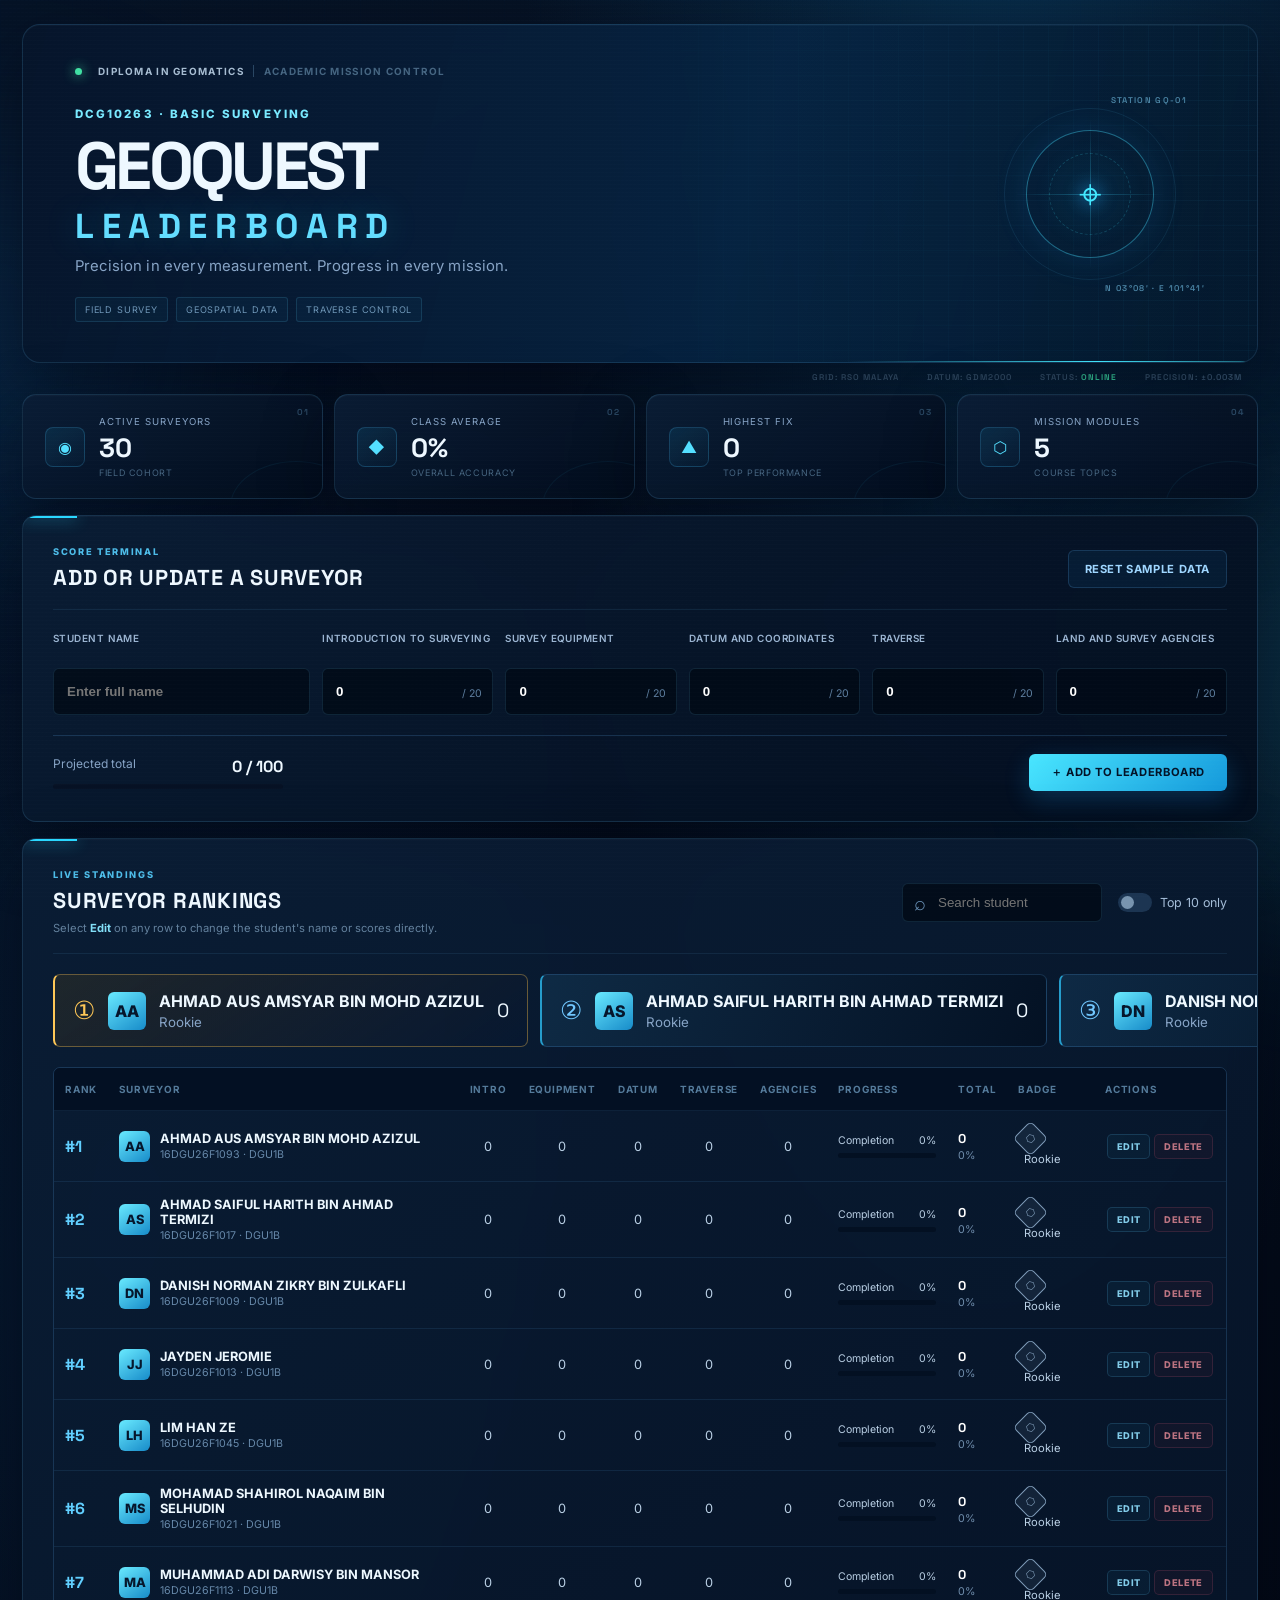
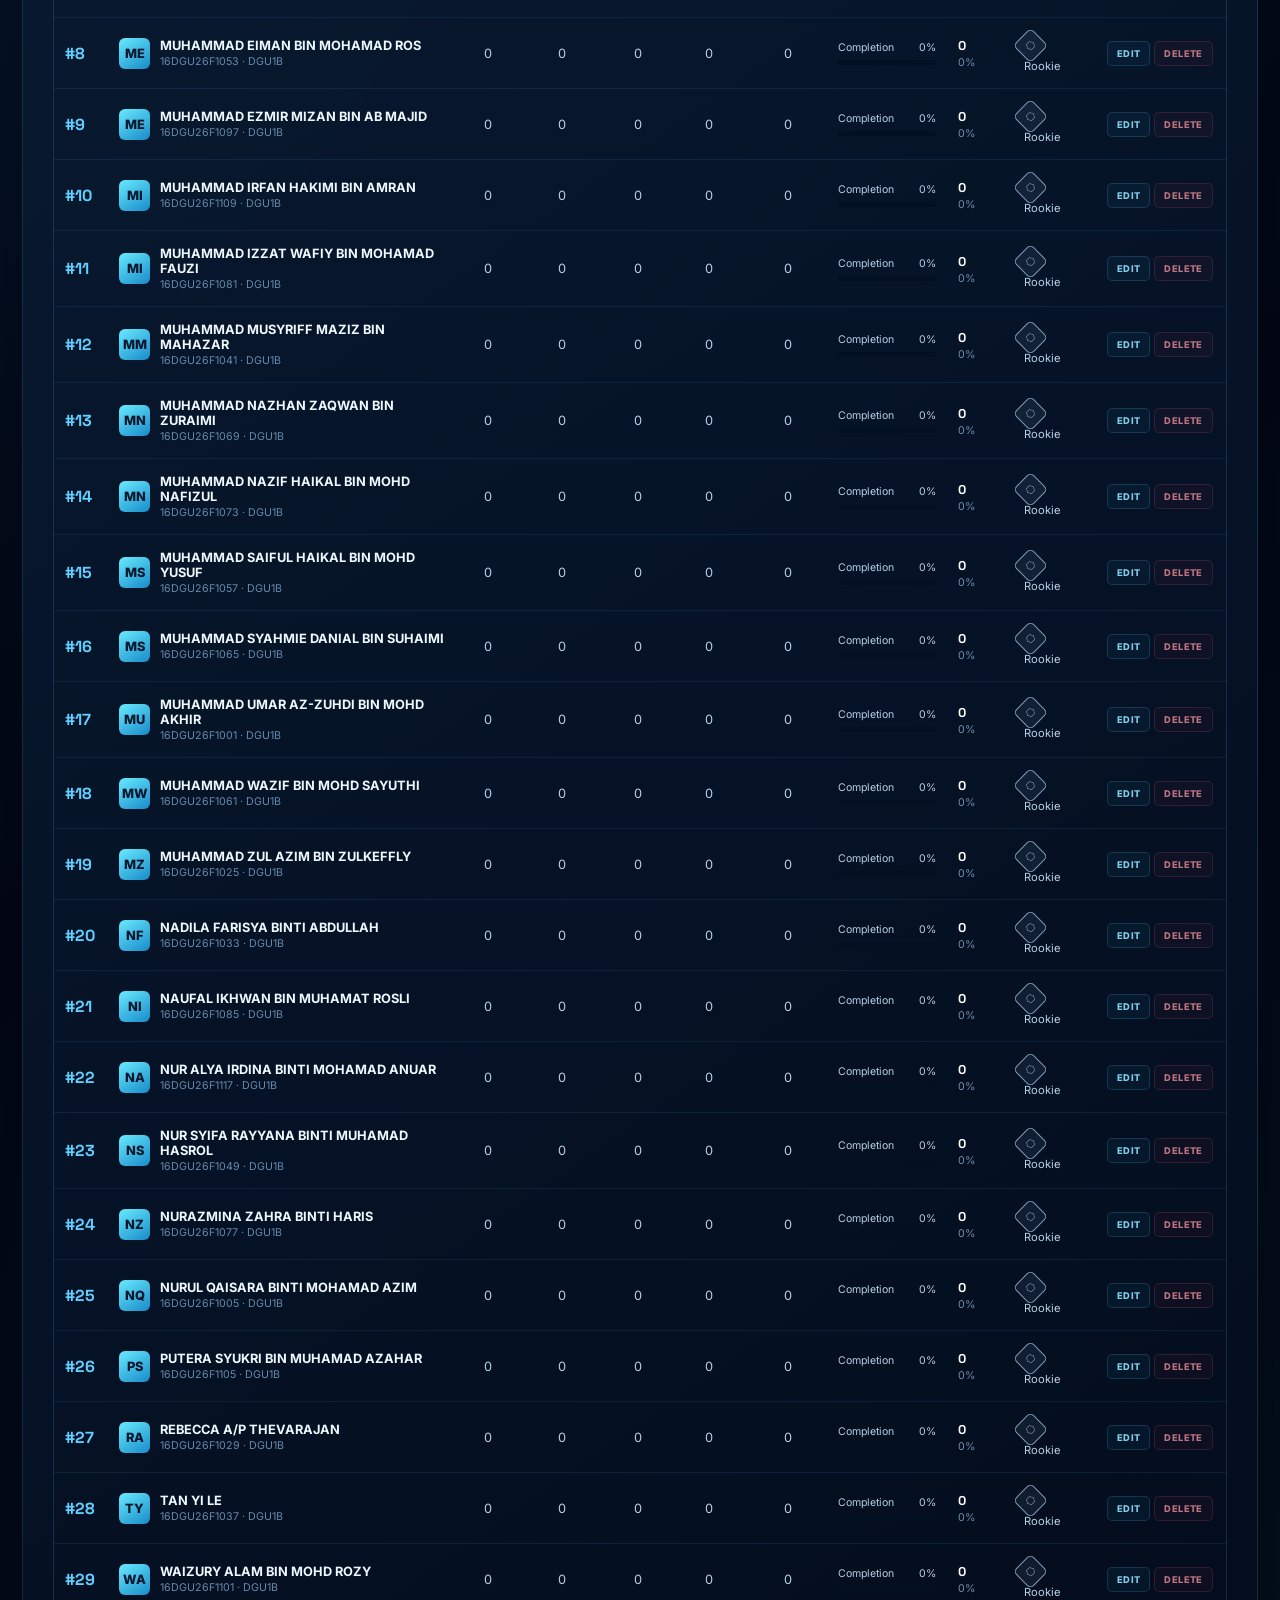
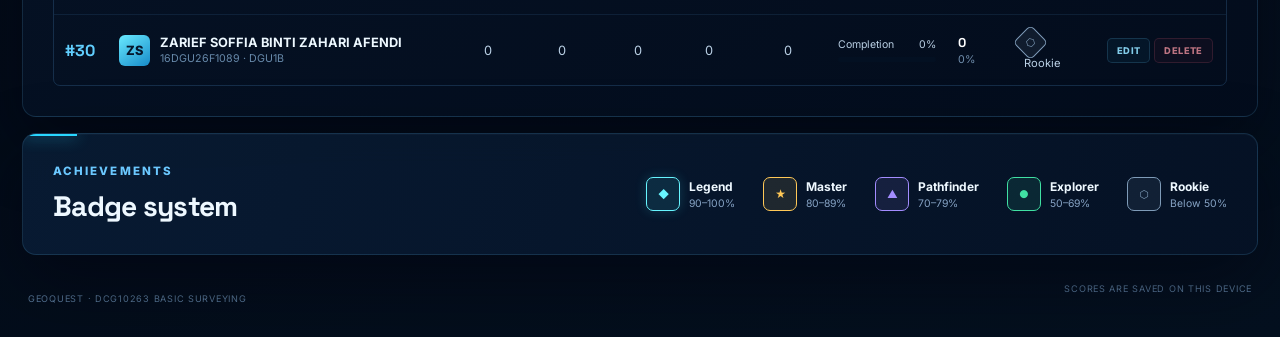
==== index.html @ 7f018ad0 "Initial GeoQuest Leaderboard release" ====
<!DOCTYPE html>
<html lang="en">
<head>
  <meta charset="UTF-8">
  <meta name="viewport" content="width=device-width, initial-scale=1.0">
  <meta name="theme-color" content="#07152f">
  <title>GeoQuest Leaderboard | DCG10263 Basic Surveying</title>
  <meta name="description" content="A gamified leaderboard for DCG10263 Basic Surveying.">
  <link rel="stylesheet" href="style.css">
</head>
<body>
  <div class="ambient ambient-one"></div>
  <div class="ambient ambient-two"></div>

  <main class="app-shell">
    <header class="hero panel">
      <div class="hero-content">
        <div class="course-flag"><span class="signal"></span><span>Diploma in Geomatics</span><i>Academic Mission Control</i></div>
        <p class="eyebrow">DCG10263 · BASIC SURVEYING</p>
        <h1>GeoQuest <span>Leaderboard</span></h1>
        <p class="hero-copy">Precision in every measurement. Progress in every mission.</p>
        <div class="hero-tags" aria-label="Course topics"><span>Field Survey</span><span>Geospatial Data</span><span>Traverse Control</span></div>
      </div>
      <div class="hero-mark" aria-hidden="true">
        <div class="instrument-label">STATION GQ-01</div>
        <div class="orbit"><div class="crosshair"></div><div class="pin">⌖</div></div>
        <div class="coordinates">N 03°08′ · E 101°41′</div>
      </div>
    </header>

    <div class="telemetry" aria-hidden="true"><span>GRID: RSO MALAYA</span><span>DATUM: GDM2000</span><span>STATUS: <b>ONLINE</b></span><span>PRECISION: ±0.003M</span></div>

    <section class="stats-grid" aria-label="Class summary">
      <article class="stat-card panel"><span class="stat-index">01</span><span class="stat-icon">◉</span><div><p>Active Surveyors</p><strong id="studentCount">0</strong><small>field cohort</small></div></article>
      <article class="stat-card panel"><span class="stat-index">02</span><span class="stat-icon">◆</span><div><p>Class Average</p><strong id="classAverage">0%</strong><small>overall accuracy</small></div></article>
      <article class="stat-card panel"><span class="stat-index">03</span><span class="stat-icon">▲</span><div><p>Highest Fix</p><strong id="topScore">0</strong><small>top performance</small></div></article>
      <article class="stat-card panel"><span class="stat-index">04</span><span class="stat-icon">⬡</span><div><p>Mission Modules</p><strong>5</strong><small>course topics</small></div></article>
    </section>

    <section class="panel score-entry">
      <div class="section-heading">
        <div><p class="eyebrow">SCORE TERMINAL</p><h2>Add or update a surveyor</h2></div>
        <button class="ghost-btn" id="resetData" type="button">Reset sample data</button>
      </div>
      <form id="scoreForm">
        <div class="form-grid">
          <label class="field student-field"><span>Student name</span><input id="studentName" type="text" placeholder="Enter full name" required maxlength="40" autocomplete="off"></label>
          <label class="field"><span>Introduction to Surveying</span><input class="score-input" id="topic1" type="number" min="0" max="20" value="0" required><small>/ 20</small></label>
          <label class="field"><span>Survey Equipment</span><input class="score-input" id="topic2" type="number" min="0" max="20" value="0" required><small>/ 20</small></label>
          <label class="field"><span>Datum and Coordinates</span><input class="score-input" id="topic3" type="number" min="0" max="20" value="0" required><small>/ 20</small></label>
          <label class="field"><span>Traverse</span><input class="score-input" id="topic4" type="number" min="0" max="20" value="0" required><small>/ 20</small></label>
          <label class="field"><span>Land and Survey Agencies</span><input class="score-input" id="topic5" type="number" min="0" max="20" value="0" required><small>/ 20</small></label>
        </div>
        <div class="form-footer">
          <div class="live-total"><span>Projected total</span><strong><span id="previewTotal">0</span> / 100</strong><div class="mini-track"><i id="previewBar"></i></div></div>
          <button class="primary-btn" id="submitButton" type="submit">＋ Add to leaderboard</button>
        </div>
      </form>
    </section>

    <section class="leaderboard-section panel">
      <div class="section-heading board-tools">
        <div><p class="eyebrow">LIVE STANDINGS</p><h2>Surveyor rankings</h2><p class="section-note">Select <strong>Edit</strong> on any row to change the student's name or scores directly.</p></div>
        <div class="controls">
          <label class="search"><span aria-hidden="true">⌕</span><input id="searchInput" type="search" placeholder="Search student" aria-label="Search student"></label>
          <label class="switch"><input id="topTenToggle" type="checkbox"><span></span> Top 10 only</label>
        </div>
      </div>

      <div id="podium" class="podium" aria-label="Top three students"></div>

      <div class="table-wrap">
        <table>
          <thead><tr><th>Rank</th><th>Surveyor</th><th title="Introduction to Surveying">Intro</th><th title="Survey Equipment">Equipment</th><th title="Datum and Coordinates">Datum</th><th title="Traverse">Traverse</th><th title="Land and Survey Agencies">Agencies</th><th>Progress</th><th>Total</th><th>Badge</th><th>Actions</th></tr></thead>
          <tbody id="leaderboardBody"></tbody>
        </table>
        <p id="emptyState" class="empty-state" hidden>No surveyors match your search.</p>
      </div>
    </section>

    <section class="badge-guide panel">
      <div><p class="eyebrow">ACHIEVEMENTS</p><h2>Badge system</h2></div>
      <div class="badge-list">
        <div><span class="badge badge-legend">◆</span><p><strong>Legend</strong><small>90–100%</small></p></div>
        <div><span class="badge badge-master">★</span><p><strong>Master</strong><small>80–89%</small></p></div>
        <div><span class="badge badge-pathfinder">▲</span><p><strong>Pathfinder</strong><small>70–79%</small></p></div>
        <div><span class="badge badge-explorer">●</span><p><strong>Explorer</strong><small>50–69%</small></p></div>
        <div><span class="badge badge-rookie">⬡</span><p><strong>Rookie</strong><small>Below 50%</small></p></div>
      </div>
    </section>

    <footer><p>GeoQuest · DCG10263 Basic Surveying</p><span>Scores are saved on this device</span></footer>
  </main>

  <div id="toast" class="toast" role="status" aria-live="polite"></div>
  <script src="script.js"></script>
</body>
</html>
---- style.css ----
@import url('https://fonts.googleapis.com/css2?family=Inter:wght@400;500;600;700;800&family=Space+Grotesk:wght@600;700&display=swap');

:root{--bg:#041025;--panel:rgba(9,29,61,.78);--line:rgba(100,181,255,.18);--text:#eef8ff;--muted:#87a4c6;--blue:#21a6ff;--cyan:#43e8ff;--navy:#071a38;--green:#40e0a3;--gold:#ffc857;--danger:#ff6884;--shadow:0 18px 50px rgba(0,4,18,.36)}
*{box-sizing:border-box}
html{scroll-behavior:smooth}
body{margin:0;min-height:100vh;color:var(--text);font-family:Inter,system-ui,sans-serif;background:radial-gradient(circle at 50% -10%,#123d75 0,#07162f 36%,#030b1b 100%);overflow-x:hidden}
body:before{content:"";position:fixed;inset:0;pointer-events:none;opacity:.25;background-image:linear-gradient(rgba(65,162,255,.04) 1px,transparent 1px),linear-gradient(90deg,rgba(65,162,255,.04) 1px,transparent 1px);background-size:36px 36px;mask-image:linear-gradient(to bottom,black,transparent 80%)}
.ambient{position:fixed;width:400px;height:400px;border-radius:50%;filter:blur(100px);opacity:.12;pointer-events:none}.ambient-one{background:#1c9cff;top:15%;left:-220px}.ambient-two{background:#38e2ff;right:-250px;top:55%}
.app-shell{width:min(1400px,calc(100% - 32px));margin:auto;padding:32px 0 24px;position:relative}
.panel{background:linear-gradient(145deg,rgba(12,38,77,.92),rgba(5,20,45,.88));border:1px solid var(--line);box-shadow:var(--shadow);backdrop-filter:blur(16px);border-radius:20px}
.hero{padding:35px 42px;display:flex;align-items:center;justify-content:space-between;overflow:hidden;position:relative}.hero:after{content:"";position:absolute;width:500px;height:1px;background:linear-gradient(90deg,transparent,var(--cyan),transparent);right:-90px;bottom:0}
.eyebrow{font-size:.72rem;font-weight:800;letter-spacing:.18em;color:#6bc8ff;margin:0 0 10px;text-transform:uppercase}.signal{display:inline-block;width:7px;height:7px;border-radius:50%;background:var(--green);box-shadow:0 0 12px var(--green);margin-right:7px}
h1,h2{font-family:"Space Grotesk",Inter,sans-serif;margin:0}h1{font-size:clamp(2.1rem,5vw,4rem);line-height:1;letter-spacing:-.045em}h1 span{color:var(--cyan);text-shadow:0 0 30px rgba(67,232,255,.3)}h2{font-size:clamp(1.3rem,2.2vw,1.8rem);letter-spacing:-.025em}.hero-copy{color:var(--muted);margin:14px 0 0;font-size:1rem}
.hero-mark{width:140px;height:110px;display:grid;place-items:center}.orbit{width:88px;height:88px;border:1px solid rgba(67,232,255,.35);border-radius:50%;display:grid;place-items:center;position:relative;box-shadow:0 0 35px rgba(33,166,255,.12)}.orbit:before,.orbit:after{content:"";position:absolute;border-radius:50%;border:1px dashed rgba(67,232,255,.18)}.orbit:before{inset:-16px}.orbit:after{inset:13px}.pin{font-size:2.3rem;color:var(--cyan);filter:drop-shadow(0 0 9px var(--blue))}
.stats-grid{display:grid;grid-template-columns:repeat(4,1fr);gap:14px;margin:16px 0}.stat-card{display:flex;align-items:center;gap:14px;padding:20px 22px}.stat-card p{margin:0 0 4px;color:var(--muted);font-size:.8rem}.stat-card strong{font-family:"Space Grotesk";font-size:1.55rem}.stat-icon{width:40px;height:40px;display:grid;place-items:center;border-radius:12px;background:rgba(33,166,255,.12);border:1px solid rgba(74,193,255,.2);color:var(--cyan)}
.score-entry,.leaderboard-section,.badge-guide{padding:26px;margin-top:16px}.section-heading{display:flex;justify-content:space-between;align-items:center;gap:20px;margin-bottom:22px}.form-grid{display:grid;grid-template-columns:1.5fr repeat(5,1fr);gap:12px}.field{position:relative;display:flex;flex-direction:column;gap:8px}.field span{min-height:28px;color:#9bb5d2;font-size:.71rem;line-height:1.25;font-weight:600}.field input,.search input{width:100%;border:1px solid rgba(101,181,255,.2);background:rgba(2,13,32,.65);color:white;border-radius:10px;outline:none;transition:.2s}.field input{height:44px;padding:0 40px 0 13px;font-weight:700}.student-field input{padding-right:13px}.field input:focus,.search input:focus{border-color:var(--cyan);box-shadow:0 0 0 3px rgba(67,232,255,.1)}.field small{position:absolute;right:11px;bottom:15px;color:#5d7e9f;font-size:.66rem}.form-footer{margin-top:20px;padding-top:18px;border-top:1px solid var(--line);display:flex;align-items:center;justify-content:space-between}.live-total{min-width:230px;display:grid;grid-template-columns:1fr auto;gap:7px 15px}.live-total>span{font-size:.75rem;color:var(--muted)}.live-total strong{font-family:"Space Grotesk"}.mini-track,.progress-track{overflow:hidden;background:#071225;border-radius:99px}.mini-track{height:5px;grid-column:1/-1}.mini-track i,.progress-track i{display:block;height:100%;width:0;background:linear-gradient(90deg,var(--blue),var(--cyan));border-radius:inherit;transition:width .35s ease;box-shadow:0 0 10px var(--blue)}
button{font:inherit}.primary-btn,.ghost-btn{border-radius:10px;padding:11px 16px;cursor:pointer;font-weight:700;transition:.2s}.primary-btn{color:#031328;background:linear-gradient(135deg,var(--cyan),#259bff);border:0;box-shadow:0 8px 25px rgba(33,166,255,.22)}.primary-btn:hover{transform:translateY(-2px);box-shadow:0 12px 30px rgba(33,166,255,.33)}.ghost-btn{background:rgba(33,166,255,.07);border:1px solid var(--line);color:#9fd6ff}.ghost-btn:hover{background:rgba(33,166,255,.14)}
.board-tools{margin-bottom:10px}.controls{display:flex;align-items:center;gap:16px}.search{position:relative}.search span{position:absolute;left:12px;top:8px;color:#6c95bb;font-size:1.25rem}.search input{height:39px;width:200px;padding:0 12px 0 35px}.switch{display:flex;align-items:center;gap:8px;color:#a4bdd8;font-size:.78rem;cursor:pointer}.switch input{position:absolute;opacity:0}.switch span{width:34px;height:19px;border-radius:99px;background:#1c3552;position:relative;transition:.2s}.switch span:after{content:"";position:absolute;width:13px;height:13px;left:3px;top:3px;border-radius:50%;background:#7894af;transition:.2s}.switch input:checked+span{background:#148dc8}.switch input:checked+span:after{transform:translateX(15px);background:white}
.podium{display:grid;grid-template-columns:repeat(3,1fr);gap:12px;margin:20px 0}.podium-card{padding:16px 18px;border:1px solid var(--line);border-radius:14px;background:linear-gradient(145deg,rgba(17,49,90,.58),rgba(7,24,50,.7));display:flex;align-items:center;gap:13px}.podium-card:first-child{border-color:rgba(255,200,87,.34);background:linear-gradient(145deg,rgba(104,76,18,.23),rgba(7,24,50,.7))}.podium-rank{font-family:"Space Grotesk";font-size:1.55rem;color:#72c8ff}.podium-card:first-child .podium-rank{color:var(--gold)}.avatar{width:38px;height:38px;flex:none;border-radius:12px;display:grid;place-items:center;font-weight:800;color:#06162c;background:linear-gradient(135deg,#51e7ff,#2c8cff)}.podium-info{min-width:0}.podium-info strong,.podium-info small{display:block;white-space:nowrap;overflow:hidden;text-overflow:ellipsis}.podium-info small{color:var(--muted);margin-top:3px}.podium-score{margin-left:auto;font-family:"Space Grotesk";font-size:1.2rem}
.table-wrap{overflow-x:auto;border:1px solid var(--line);border-radius:14px}table{width:100%;border-collapse:collapse;min-width:1080px}th{text-align:left;padding:13px 11px;background:rgba(3,16,38,.8);color:#7494b7;text-transform:uppercase;letter-spacing:.08em;font-size:.62rem}td{padding:13px 11px;border-top:1px solid rgba(100,181,255,.1);font-size:.8rem;color:#bad0e5}tbody tr{transition:.2s}tbody tr:hover{background:rgba(44,150,255,.055)}td:nth-child(n+3):nth-child(-n+7),th:nth-child(n+3):nth-child(-n+7){text-align:center}.rank{font-family:"Space Grotesk";font-weight:700;color:#61cfff;font-size:1rem}.student-cell{display:flex;align-items:center;gap:10px;min-width:150px}.student-cell strong{display:block;color:#edf8ff}.student-cell small{color:#6789aa}.table-avatar{width:31px;height:31px;border-radius:9px}.progress-cell{min-width:120px}.progress-label{display:flex;justify-content:space-between;margin-bottom:6px;font-size:.66rem}.progress-track{height:5px}.total-cell strong{display:block;color:white;font-family:"Space Grotesk"}.total-cell small{color:#718fae}.badge{display:inline-grid;place-items:center;width:25px;height:25px;border-radius:50%;font-size:.67rem;border:1px solid currentColor}.badge-name{margin-left:6px;font-size:.7rem}.badge-legend{color:#67f5ff;background:rgba(67,232,255,.1);box-shadow:0 0 12px rgba(67,232,255,.18)}.badge-master{color:#ffc857;background:rgba(255,200,87,.1)}.badge-pathfinder{color:#a38cff;background:rgba(163,140,255,.1)}.badge-explorer{color:#40e0a3;background:rgba(64,224,163,.1)}.badge-rookie{color:#7e9bb8;background:rgba(126,155,184,.1)}.action-btn{border:0;background:transparent;color:#6585a4;cursor:pointer;padding:5px}.action-btn:hover{color:var(--cyan)}.delete-btn:hover{color:var(--danger)}.empty-state{text-align:center;color:var(--muted);padding:35px}.sr-only{position:absolute;width:1px;height:1px;padding:0;margin:-1px;overflow:hidden;clip:rect(0,0,0,0);white-space:nowrap;border:0}
.badge-guide{display:flex;align-items:center;justify-content:space-between;gap:30px}.badge-list{display:flex;gap:28px;flex-wrap:wrap}.badge-list>div{display:flex;align-items:center;gap:9px}.badge-list .badge{width:34px;height:34px}.badge-list p{margin:0}.badge-list strong,.badge-list small{display:block}.badge-list strong{font-size:.75rem}.badge-list small{color:var(--muted);font-size:.65rem;margin-top:3px}footer{display:flex;justify-content:space-between;padding:22px 6px 0;color:#577696;font-size:.72rem}.toast{position:fixed;right:24px;bottom:24px;transform:translateY(30px);opacity:0;background:#0b294e;border:1px solid #23679c;color:#dff7ff;border-radius:11px;padding:12px 17px;box-shadow:var(--shadow);font-size:.82rem;transition:.3s;z-index:5}.toast.show{transform:translateY(0);opacity:1}
@media(max-width:1050px){.form-grid{grid-template-columns:repeat(3,1fr)}.student-field{grid-column:span 3}.stats-grid{grid-template-columns:repeat(2,1fr)}.badge-guide{align-items:flex-start;flex-direction:column}.podium{grid-template-columns:1fr}}
@media(max-width:680px){.app-shell{width:min(100% - 20px,1400px);padding-top:10px}.hero{padding:27px 22px}.hero-mark{display:none}.stats-grid{gap:9px;margin:10px 0}.stat-card{padding:15px;gap:10px}.stat-card strong{font-size:1.25rem}.stat-icon{width:34px;height:34px}.score-entry,.leaderboard-section,.badge-guide{padding:18px;margin-top:10px;border-radius:15px}.section-heading,.board-tools{align-items:flex-start;flex-direction:column}.ghost-btn{width:100%}.form-grid{grid-template-columns:repeat(2,1fr)}.student-field{grid-column:span 2}.field span{min-height:34px}.form-footer{align-items:stretch;flex-direction:column;gap:18px}.primary-btn{width:100%}.controls{width:100%;justify-content:space-between}.search{flex:1}.search input{width:100%}.podium{display:none}.badge-list{display:grid;grid-template-columns:repeat(2,1fr);gap:17px;width:100%}footer{flex-direction:column;gap:5px}.toast{left:15px;right:15px;text-align:center}}
@media(prefers-reduced-motion:reduce){*{scroll-behavior:auto!important;transition:none!important}}

/* Geomatics professional interface refinements */
:root{--electric:#29d7ff;--deep:#020814;--steel:#7892ad}
body{background:radial-gradient(ellipse at 78% -8%,rgba(13,105,161,.33),transparent 34%),radial-gradient(ellipse at 10% 35%,rgba(10,72,129,.2),transparent 32%),linear-gradient(155deg,#061326 0%,#020814 62%,#04101f 100%)}
body:after{content:"";position:fixed;inset:0;pointer-events:none;opacity:.022;background:repeating-linear-gradient(0deg,transparent 0,transparent 3px,#fff 4px);z-index:20}
.app-shell{width:min(1440px,calc(100% - 44px));padding-top:24px}
.panel{background:linear-gradient(145deg,rgba(10,29,53,.94),rgba(3,13,29,.94));border-color:rgba(103,193,240,.16);box-shadow:0 24px 70px rgba(0,3,12,.46),inset 0 1px 0 rgba(255,255,255,.025);border-radius:14px}
.panel:where(.score-entry,.leaderboard-section,.badge-guide){position:relative;overflow:hidden}.panel:where(.score-entry,.leaderboard-section,.badge-guide):before{content:"";position:absolute;left:0;top:0;width:54px;height:2px;background:var(--electric);box-shadow:0 0 15px var(--electric)}
.hero{min-height:270px;padding:40px 52px;border-radius:18px;background:linear-gradient(105deg,rgba(6,21,43,.98) 0%,rgba(7,35,65,.92) 58%,rgba(3,18,38,.98) 100%)}
.hero:before{content:"";position:absolute;inset:0;background:linear-gradient(90deg,transparent 50%,rgba(41,215,255,.035) 50%),linear-gradient(rgba(41,215,255,.035) 1px,transparent 1px),linear-gradient(90deg,rgba(41,215,255,.035) 1px,transparent 1px);background-size:100% 100%,25px 25px,25px 25px;mask-image:linear-gradient(90deg,transparent 46%,black);pointer-events:none}
.hero-content{position:relative;z-index:1}.course-flag{display:flex;align-items:center;gap:9px;margin-bottom:30px;color:#a7bdd2;text-transform:uppercase;letter-spacing:.13em;font-size:.62rem;font-weight:700}.course-flag i{font-style:normal;color:#456581;border-left:1px solid #294663;padding-left:10px}.hero .eyebrow{margin-bottom:12px;color:#79e9ff}.hero h1{max-width:820px;font-size:clamp(2.5rem,5.2vw,4.8rem);text-transform:uppercase;letter-spacing:-.055em}.hero h1 span{display:block;font-size:.52em;letter-spacing:.22em;margin-top:9px;color:#63ddff;text-shadow:0 0 32px rgba(41,215,255,.25)}.hero-copy{font-size:.93rem;letter-spacing:.01em}.hero-tags{display:flex;gap:8px;margin-top:22px}.hero-tags span{padding:6px 9px;border:1px solid rgba(91,190,235,.16);background:rgba(26,113,157,.08);color:#6f97b8;border-radius:3px;font-size:.57rem;letter-spacing:.09em;text-transform:uppercase}
.hero-mark{width:230px;height:200px;flex:none;position:relative}.instrument-label,.coordinates{position:absolute;color:#4b85a5;font:600 .52rem/1.2 "Space Grotesk";letter-spacing:.16em}.instrument-label{top:2px;right:18px}.coordinates{bottom:0;right:0}.orbit{width:128px;height:128px;border-color:rgba(69,221,255,.4);background:radial-gradient(circle,rgba(28,190,234,.08),transparent 62%)}.orbit:before{inset:-23px;border-style:solid;border-color:rgba(70,172,212,.12)}.orbit:after{inset:22px}.orbit .pin{font-size:2.5rem}.crosshair{position:absolute;inset:-12px}.crosshair:before,.crosshair:after{content:"";position:absolute;background:linear-gradient(90deg,transparent,rgba(57,200,236,.33),transparent)}.crosshair:before{left:0;right:0;top:50%;height:1px}.crosshair:after{top:0;bottom:0;left:50%;width:1px;background:linear-gradient(transparent,rgba(57,200,236,.33),transparent)}
.telemetry{display:flex;align-items:center;justify-content:flex-end;gap:28px;padding:10px 16px 0;color:#3f607d;font:600 .52rem/1 "Space Grotesk";letter-spacing:.12em}.telemetry b{color:#3de5ae;font-weight:700}
.stats-grid{gap:11px;margin-top:13px}.stat-card{min-height:105px;position:relative;overflow:hidden;padding:20px 22px}.stat-card:after{content:"";position:absolute;right:-40px;bottom:-55px;width:130px;height:90px;border:1px solid rgba(44,195,240,.07);border-radius:50%}.stat-index{position:absolute;top:11px;right:13px;color:#294762;font:700 .54rem "Space Grotesk";letter-spacing:.13em}.stat-card .stat-icon{border-radius:8px;background:linear-gradient(145deg,rgba(24,152,201,.14),rgba(14,64,99,.08));color:#54dfff}.stat-card p{text-transform:uppercase;letter-spacing:.1em;font-size:.6rem}.stat-card strong{font-size:1.65rem}.stat-card small{display:block;color:#476682;font-size:.56rem;margin-top:2px;text-transform:uppercase;letter-spacing:.07em}
.score-entry,.leaderboard-section,.badge-guide{padding:30px}.section-heading{border-bottom:1px solid rgba(95,172,213,.11);padding-bottom:18px}.section-heading h2{text-transform:uppercase;font-size:1.35rem;letter-spacing:.035em}.section-heading .eyebrow{font-size:.58rem;margin-bottom:7px;color:#4dbce8}.field span{text-transform:uppercase;letter-spacing:.045em;font-size:.62rem}.field input,.search input{border-radius:6px;background:rgba(1,9,20,.72);border-color:rgba(85,168,210,.16)}.field input{height:47px}.primary-btn,.ghost-btn{border-radius:6px;text-transform:uppercase;letter-spacing:.055em;font-size:.7rem}.primary-btn{padding-inline:22px;background:linear-gradient(135deg,#49e6ff,#1599db)}
.podium-card{border-radius:7px;border-left:2px solid #269dcc;background:linear-gradient(110deg,rgba(17,49,78,.72),rgba(3,16,33,.72))}.podium-card:first-child{border-left-color:#ffc857}.avatar{border-radius:6px;background:linear-gradient(145deg,#69eaff,#178bc9)}.table-wrap{border-radius:7px}th{padding-block:15px;background:#031023;color:#547a9a}td{padding-block:15px}.progress-track{background:#031022}.badge{border-radius:5px;transform:rotate(45deg)}.badge-name{display:inline-block}.badge-list .badge{border-radius:7px}.badge-list .badge,.badge-list .badge+*{transform:none}.action-btn{font-size:1rem}
.badge-guide{background:linear-gradient(110deg,rgba(8,27,51,.96),rgba(5,18,37,.96))}footer{text-transform:uppercase;letter-spacing:.08em;font-size:.57rem;padding-top:28px}
@media(max-width:680px){.app-shell{width:min(100% - 18px,1440px)}.hero{min-height:300px;padding:28px 23px}.hero h1{font-size:2.55rem}.hero h1 span{font-size:.43em;letter-spacing:.13em}.course-flag{margin-bottom:25px}.course-flag i{display:none}.hero-tags{flex-wrap:wrap}.telemetry{justify-content:space-between;gap:8px;overflow:hidden;padding-inline:4px}.telemetry span:nth-child(2),.telemetry span:nth-child(4){display:none}.score-entry,.leaderboard-section,.badge-guide{padding:20px}.stat-card{min-height:94px;padding:14px}.stat-card .stat-icon{display:none}.stat-card strong{font-size:1.45rem}.section-heading h2{font-size:1.15rem}}

/* Easy inline student editing */
.section-note{margin:7px 0 0;color:#63819d;font-size:.7rem}.section-note strong{color:#82dff8}
.row-actions{white-space:nowrap;min-width:132px}.row-btn{border:1px solid rgba(86,176,218,.2);border-radius:5px;background:rgba(19,91,126,.12);color:#82cce9;padding:6px 9px;margin:2px;cursor:pointer;text-transform:uppercase;letter-spacing:.04em;font-size:.58rem;font-weight:800;transition:.2s}.row-btn:hover{border-color:#43d8ff;background:rgba(36,174,216,.15);color:#dffaff}.delete-row{color:#bd7482;border-color:rgba(255,104,132,.15);background:rgba(139,39,61,.08)}.delete-row:hover{color:#ff8ea2;border-color:#ff6884;background:rgba(255,104,132,.1)}.save-row{color:#02141d;background:linear-gradient(135deg,#55eac6,#3bc6ed);border-color:transparent}.save-row:hover{color:#02141d}.cancel-row{color:#93a8b9}
.editing-row{background:rgba(24,151,191,.075);box-shadow:inset 3px 0 0 #39d7f7}.editing-row td{padding-top:11px;padding-bottom:11px}.inline-field{display:block;position:relative}.inline-field input{width:100%;height:38px;border:1px solid rgba(59,215,247,.42);border-radius:5px;background:#031326;color:#ecfbff;padding:0 9px;outline:none;font:700 .74rem Inter,sans-serif;box-shadow:0 0 0 2px rgba(59,215,247,.04)}.inline-field input:focus{border-color:#5ae7ff;box-shadow:0 0 0 3px rgba(59,215,247,.12)}.inline-name{min-width:160px}.score-edit{min-width:64px}.score-edit input{padding-right:24px;text-align:center}.score-edit small{position:absolute;right:5px;top:14px;color:#53778e;font-size:.48rem}.edit-guidance{text-align:left!important;min-width:170px}.edit-guidance strong,.edit-guidance small{display:block}.edit-guidance strong{color:#56dff8;text-transform:uppercase;letter-spacing:.08em;font-size:.65rem}.edit-guidance small{color:#66869e;margin-top:4px;font-size:.6rem}
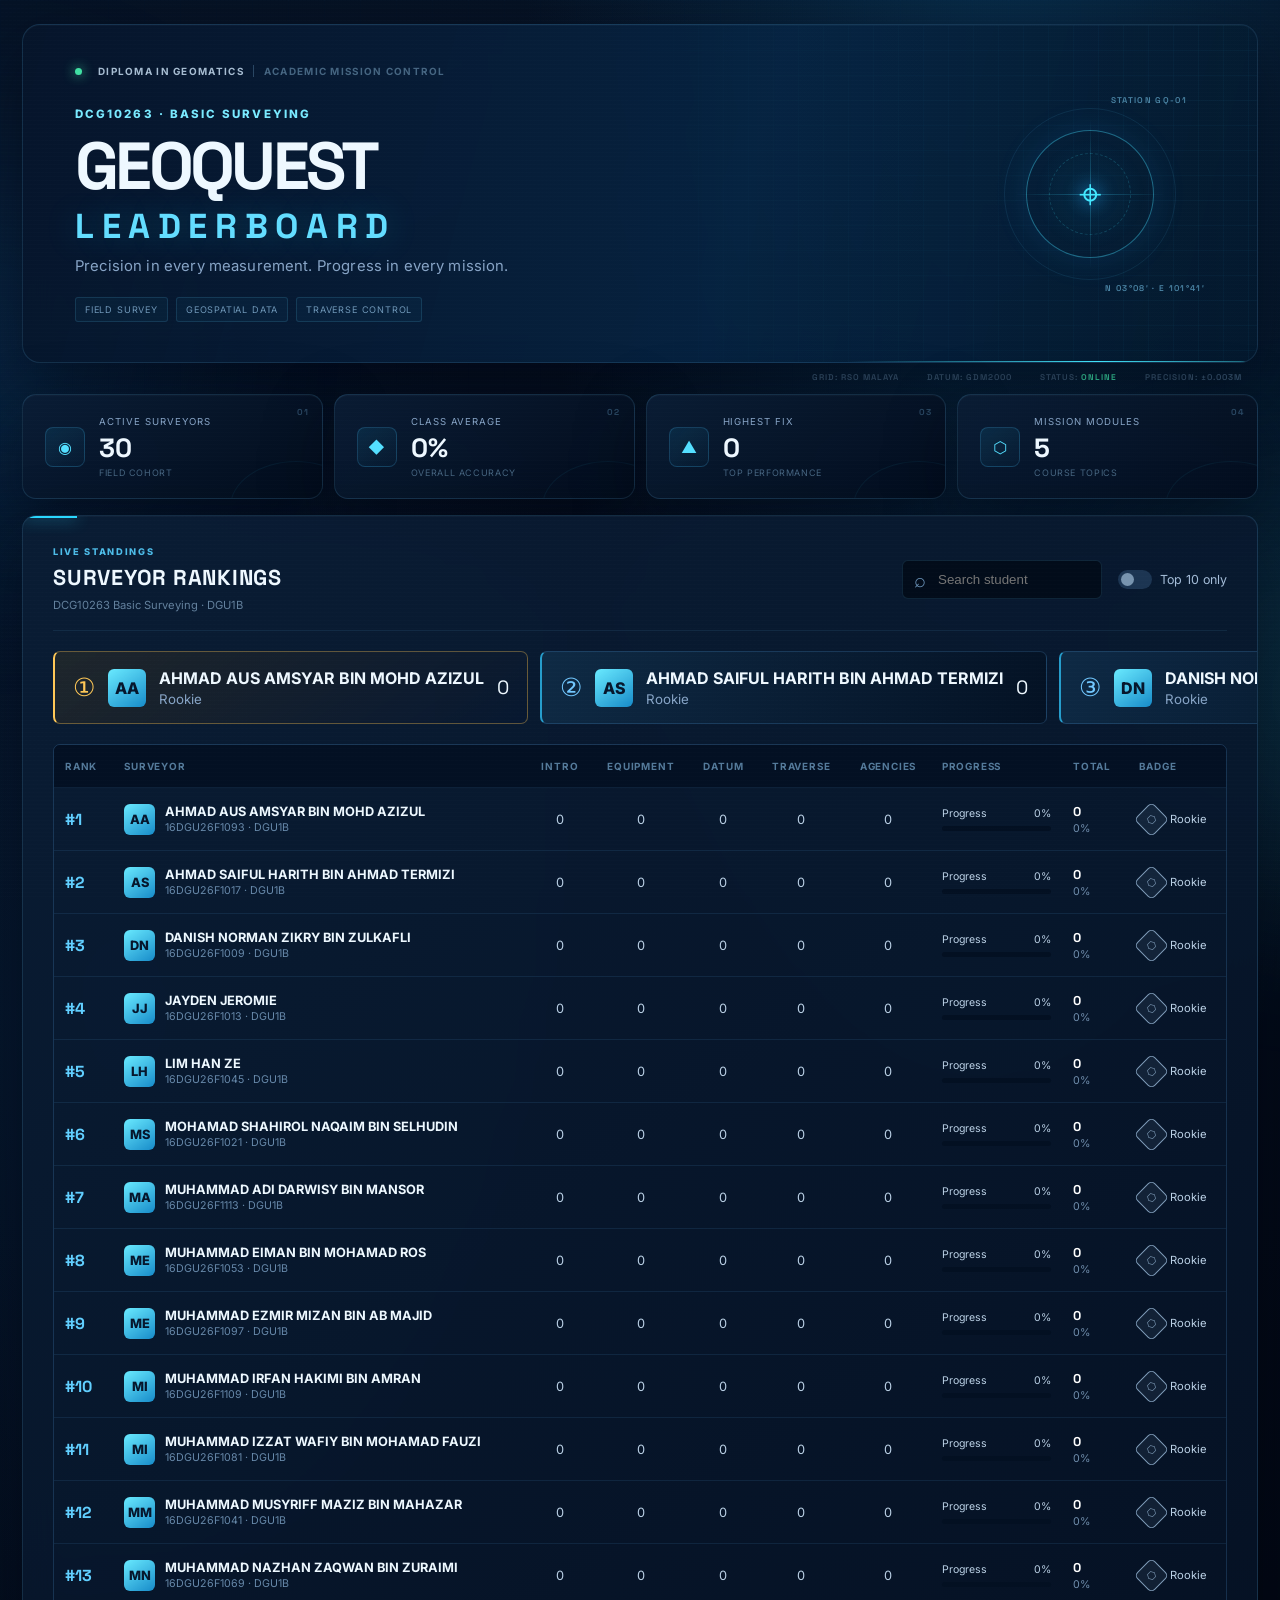
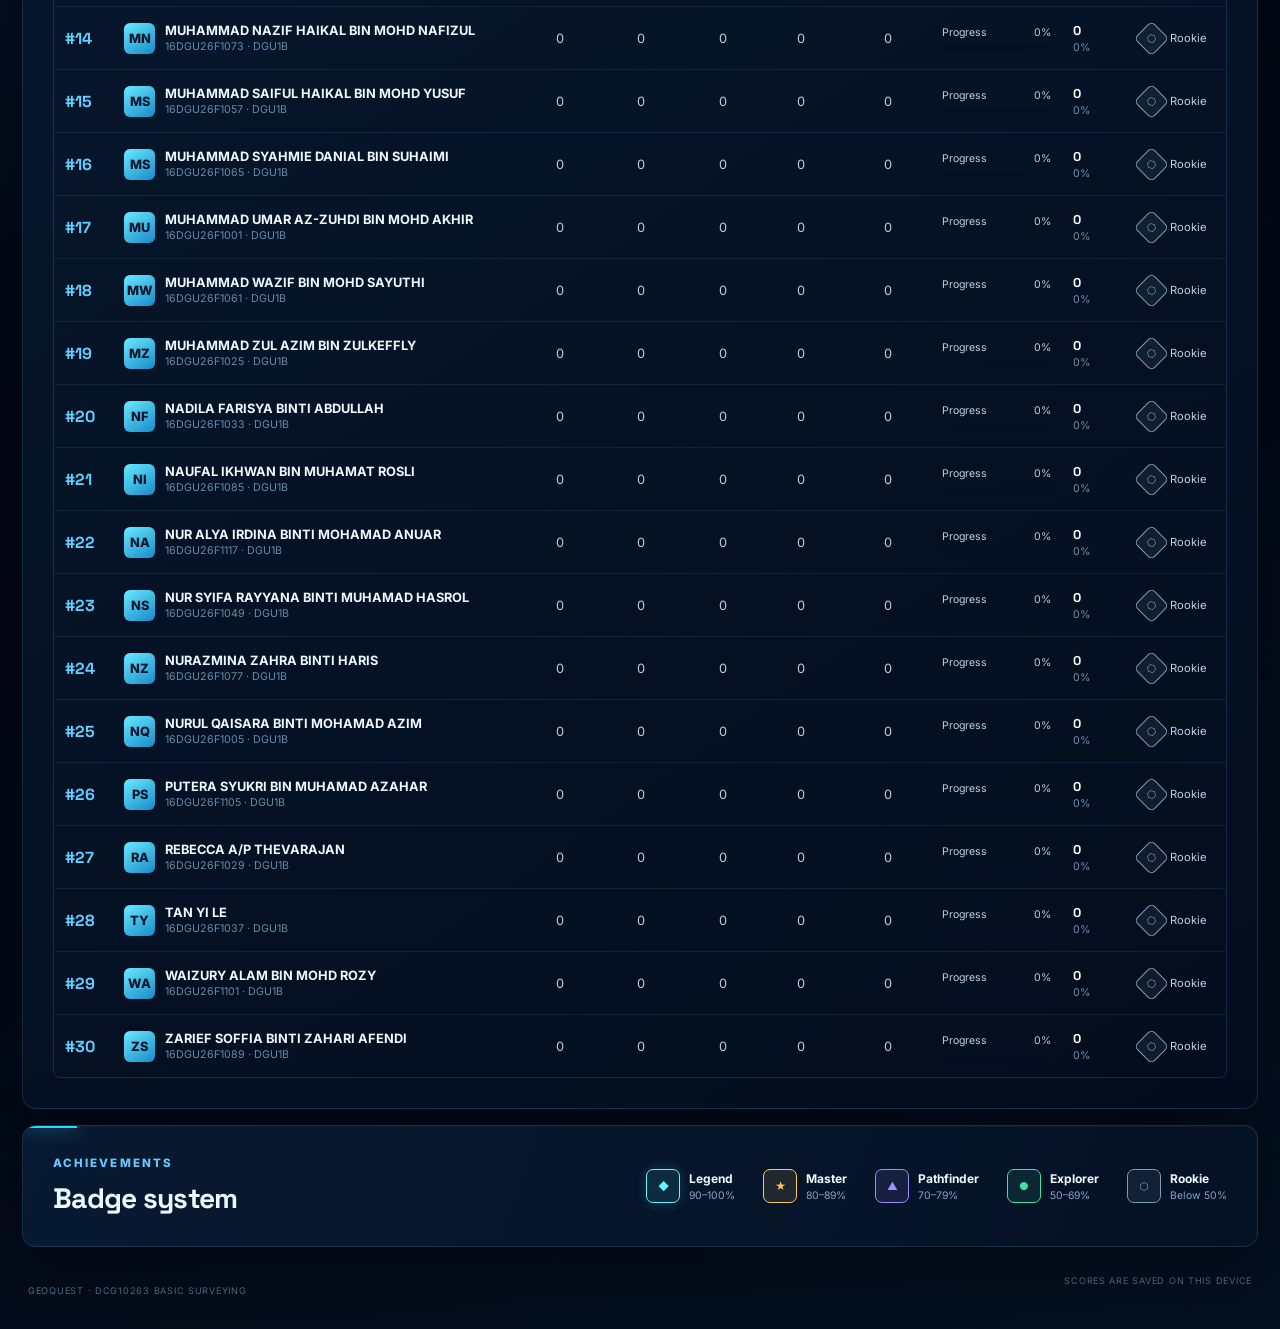
==== commit 383809f3: "Separate student and lecturer pages" ====
--- a/index.html
+++ b/index.html
@@ -8,7 +8,7 @@
   <meta name="description" content="A gamified leaderboard for DCG10263 Basic Surveying.">
   <link rel="stylesheet" href="style.css">
 </head>
-<body>
+<body data-page="student">
   <div class="ambient ambient-one"></div>
   <div class="ambient ambient-two"></div>
 
@@ -37,30 +37,9 @@
       <article class="stat-card panel"><span class="stat-index">04</span><span class="stat-icon">⬡</span><div><p>Mission Modules</p><strong>5</strong><small>course topics</small></div></article>
     </section>
 
-    <section class="panel score-entry">
-      <div class="section-heading">
-        <div><p class="eyebrow">SCORE TERMINAL</p><h2>Add or update a surveyor</h2></div>
-        <button class="ghost-btn" id="resetData" type="button">Reset sample data</button>
-      </div>
-      <form id="scoreForm">
-        <div class="form-grid">
-          <label class="field student-field"><span>Student name</span><input id="studentName" type="text" placeholder="Enter full name" required maxlength="40" autocomplete="off"></label>
-          <label class="field"><span>Introduction to Surveying</span><input class="score-input" id="topic1" type="number" min="0" max="20" value="0" required><small>/ 20</small></label>
-          <label class="field"><span>Survey Equipment</span><input class="score-input" id="topic2" type="number" min="0" max="20" value="0" required><small>/ 20</small></label>
-          <label class="field"><span>Datum and Coordinates</span><input class="score-input" id="topic3" type="number" min="0" max="20" value="0" required><small>/ 20</small></label>
-          <label class="field"><span>Traverse</span><input class="score-input" id="topic4" type="number" min="0" max="20" value="0" required><small>/ 20</small></label>
-          <label class="field"><span>Land and Survey Agencies</span><input class="score-input" id="topic5" type="number" min="0" max="20" value="0" required><small>/ 20</small></label>
-        </div>
-        <div class="form-footer">
-          <div class="live-total"><span>Projected total</span><strong><span id="previewTotal">0</span> / 100</strong><div class="mini-track"><i id="previewBar"></i></div></div>
-          <button class="primary-btn" id="submitButton" type="submit">＋ Add to leaderboard</button>
-        </div>
-      </form>
-    </section>
-
     <section class="leaderboard-section panel">
       <div class="section-heading board-tools">
-        <div><p class="eyebrow">LIVE STANDINGS</p><h2>Surveyor rankings</h2><p class="section-note">Select <strong>Edit</strong> on any row to change the student's name or scores directly.</p></div>
+        <div><p class="eyebrow">LIVE STANDINGS</p><h2>Surveyor rankings</h2><p class="section-note">DCG10263 Basic Surveying · DGU1B</p></div>
         <div class="controls">
           <label class="search"><span aria-hidden="true">⌕</span><input id="searchInput" type="search" placeholder="Search student" aria-label="Search student"></label>
           <label class="switch"><input id="topTenToggle" type="checkbox"><span></span> Top 10 only</label>
@@ -71,7 +50,7 @@
 
       <div class="table-wrap">
         <table>
-          <thead><tr><th>Rank</th><th>Surveyor</th><th title="Introduction to Surveying">Intro</th><th title="Survey Equipment">Equipment</th><th title="Datum and Coordinates">Datum</th><th title="Traverse">Traverse</th><th title="Land and Survey Agencies">Agencies</th><th>Progress</th><th>Total</th><th>Badge</th><th>Actions</th></tr></thead>
+          <thead><tr><th>Rank</th><th>Surveyor</th><th title="Introduction to Surveying">Intro</th><th title="Survey Equipment">Equipment</th><th title="Datum and Coordinates">Datum</th><th title="Traverse">Traverse</th><th title="Land and Survey Agencies">Agencies</th><th>Progress</th><th>Total</th><th>Badge</th></tr></thead>
           <tbody id="leaderboardBody"></tbody>
         </table>
         <p id="emptyState" class="empty-state" hidden>No surveyors match your search.</p>
--- a/style.css
+++ b/style.css
@@ -23,6 +23,8 @@
 @media(max-width:680px){.app-shell{width:min(100% - 20px,1400px);padding-top:10px}.hero{padding:27px 22px}.hero-mark{display:none}.stats-grid{gap:9px;margin:10px 0}.stat-card{padding:15px;gap:10px}.stat-card strong{font-size:1.25rem}.stat-icon{width:34px;height:34px}.score-entry,.leaderboard-section,.badge-guide{padding:18px;margin-top:10px;border-radius:15px}.section-heading,.board-tools{align-items:flex-start;flex-direction:column}.ghost-btn{width:100%}.form-grid{grid-template-columns:repeat(2,1fr)}.student-field{grid-column:span 2}.field span{min-height:34px}.form-footer{align-items:stretch;flex-direction:column;gap:18px}.primary-btn{width:100%}.controls{width:100%;justify-content:space-between}.search{flex:1}.search input{width:100%}.podium{display:none}.badge-list{display:grid;grid-template-columns:repeat(2,1fr);gap:17px;width:100%}footer{flex-direction:column;gap:5px}.toast{left:15px;right:15px;text-align:center}}
 @media(prefers-reduced-motion:reduce){*{scroll-behavior:auto!important;transition:none!important}}
 
+.field select{width:100%;height:44px;padding:0 38px 0 13px;border:1px solid rgba(101,181,255,.2);background:rgba(2,13,32,.65);color:#dff5ff;border-radius:10px;outline:none;cursor:pointer;font-weight:700;transition:.2s}.field select:focus{border-color:var(--cyan);box-shadow:0 0 0 3px rgba(67,232,255,.1)}.field select option{background:#071a38;color:#eef8ff}
+
 /* Geomatics professional interface refinements */
 :root{--electric:#29d7ff;--deep:#020814;--steel:#7892ad}
 body{background:radial-gradient(ellipse at 78% -8%,rgba(13,105,161,.33),transparent 34%),radial-gradient(ellipse at 10% 35%,rgba(10,72,129,.2),transparent 32%),linear-gradient(155deg,#061326 0%,#020814 62%,#04101f 100%)}
@@ -45,3 +47,7 @@
 .section-note{margin:7px 0 0;color:#63819d;font-size:.7rem}.section-note strong{color:#82dff8}
 .row-actions{white-space:nowrap;min-width:132px}.row-btn{border:1px solid rgba(86,176,218,.2);border-radius:5px;background:rgba(19,91,126,.12);color:#82cce9;padding:6px 9px;margin:2px;cursor:pointer;text-transform:uppercase;letter-spacing:.04em;font-size:.58rem;font-weight:800;transition:.2s}.row-btn:hover{border-color:#43d8ff;background:rgba(36,174,216,.15);color:#dffaff}.delete-row{color:#bd7482;border-color:rgba(255,104,132,.15);background:rgba(139,39,61,.08)}.delete-row:hover{color:#ff8ea2;border-color:#ff6884;background:rgba(255,104,132,.1)}.save-row{color:#02141d;background:linear-gradient(135deg,#55eac6,#3bc6ed);border-color:transparent}.save-row:hover{color:#02141d}.cancel-row{color:#93a8b9}
 .editing-row{background:rgba(24,151,191,.075);box-shadow:inset 3px 0 0 #39d7f7}.editing-row td{padding-top:11px;padding-bottom:11px}.inline-field{display:block;position:relative}.inline-field input{width:100%;height:38px;border:1px solid rgba(59,215,247,.42);border-radius:5px;background:#031326;color:#ecfbff;padding:0 9px;outline:none;font:700 .74rem Inter,sans-serif;box-shadow:0 0 0 2px rgba(59,215,247,.04)}.inline-field input:focus{border-color:#5ae7ff;box-shadow:0 0 0 3px rgba(59,215,247,.12)}.inline-name{min-width:160px}.score-edit{min-width:64px}.score-edit input{padding-right:24px;text-align:center}.score-edit small{position:absolute;right:5px;top:14px;color:#53778e;font-size:.48rem}.edit-guidance{text-align:left!important;min-width:170px}.edit-guidance strong,.edit-guidance small{display:block}.edit-guidance strong{color:#56dff8;text-transform:uppercase;letter-spacing:.08em;font-size:.65rem}.edit-guidance small{color:#66869e;margin-top:4px;font-size:.6rem}
+
+/* Lecturer admin */
+.pin-gate{position:fixed;inset:0;z-index:30;display:grid;place-items:center;padding:20px;background:radial-gradient(circle at 50% 20%,rgba(13,91,148,.26),transparent 42%),rgba(1,7,17,.94);backdrop-filter:blur(18px)}.pin-gate[hidden]{display:none}.pin-card{width:min(440px,100%);padding:38px;text-align:center}.pin-card h1{font-size:2.2rem;text-transform:uppercase}.pin-card h1 span{display:block;font-size:.52em;letter-spacing:.2em;margin-top:8px}.pin-card .field{text-align:left;margin:28px 0 16px}.login-emblem{width:70px;height:70px;display:grid;place-items:center;margin:0 auto 24px;border:1px solid rgba(67,232,255,.35);border-radius:50%;color:var(--cyan);font-size:2rem;box-shadow:0 0 30px rgba(33,166,255,.14)}.login-copy{color:var(--muted);font-size:.85rem}.login-btn{width:100%;padding:13px}.pin-error{min-height:20px;margin:0 0 8px;color:#ff8298;font-size:.76rem}.back-link{display:inline-block;margin-top:20px;color:#6285a6;text-decoration:none;font-size:.72rem}.back-link:hover{color:var(--cyan)}.locked{overflow:hidden}.admin-app[aria-hidden="true"]{visibility:hidden}.admin-hero{min-height:220px}.admin-header-actions{position:relative;z-index:2;display:flex;align-items:center;gap:14px}.access-status{color:#70dab9;font:700 .56rem "Space Grotesk";letter-spacing:.12em}.access-status i{display:inline-block;width:7px;height:7px;margin-right:6px;border-radius:50%;background:#40e0a3;box-shadow:0 0 10px #40e0a3}.button-link{display:inline-block;text-decoration:none}.admin-form-footer{gap:20px}.admin-buttons{display:flex;justify-content:flex-end;gap:9px;flex-wrap:wrap}.danger-btn{padding:10px 13px;border:1px solid rgba(255,104,132,.25);border-radius:6px;background:rgba(255,104,132,.07);color:#ff91a4;cursor:pointer;text-transform:uppercase;letter-spacing:.045em;font-size:.62rem;font-weight:800}.danger-btn:hover{background:rgba(255,104,132,.14);border-color:#ff6884}.danger-all{color:#ffb06d;border-color:rgba(255,160,86,.25);background:rgba(255,160,86,.06)}.admin-roster{margin-bottom:16px}
+@media(max-width:800px){.admin-hero{align-items:flex-start;flex-direction:column}.admin-header-actions{width:100%;justify-content:space-between}.admin-form-footer{flex-direction:column;align-items:stretch}.admin-buttons{justify-content:stretch}.admin-buttons button{flex:1}.pin-card{padding:28px 22px}}
